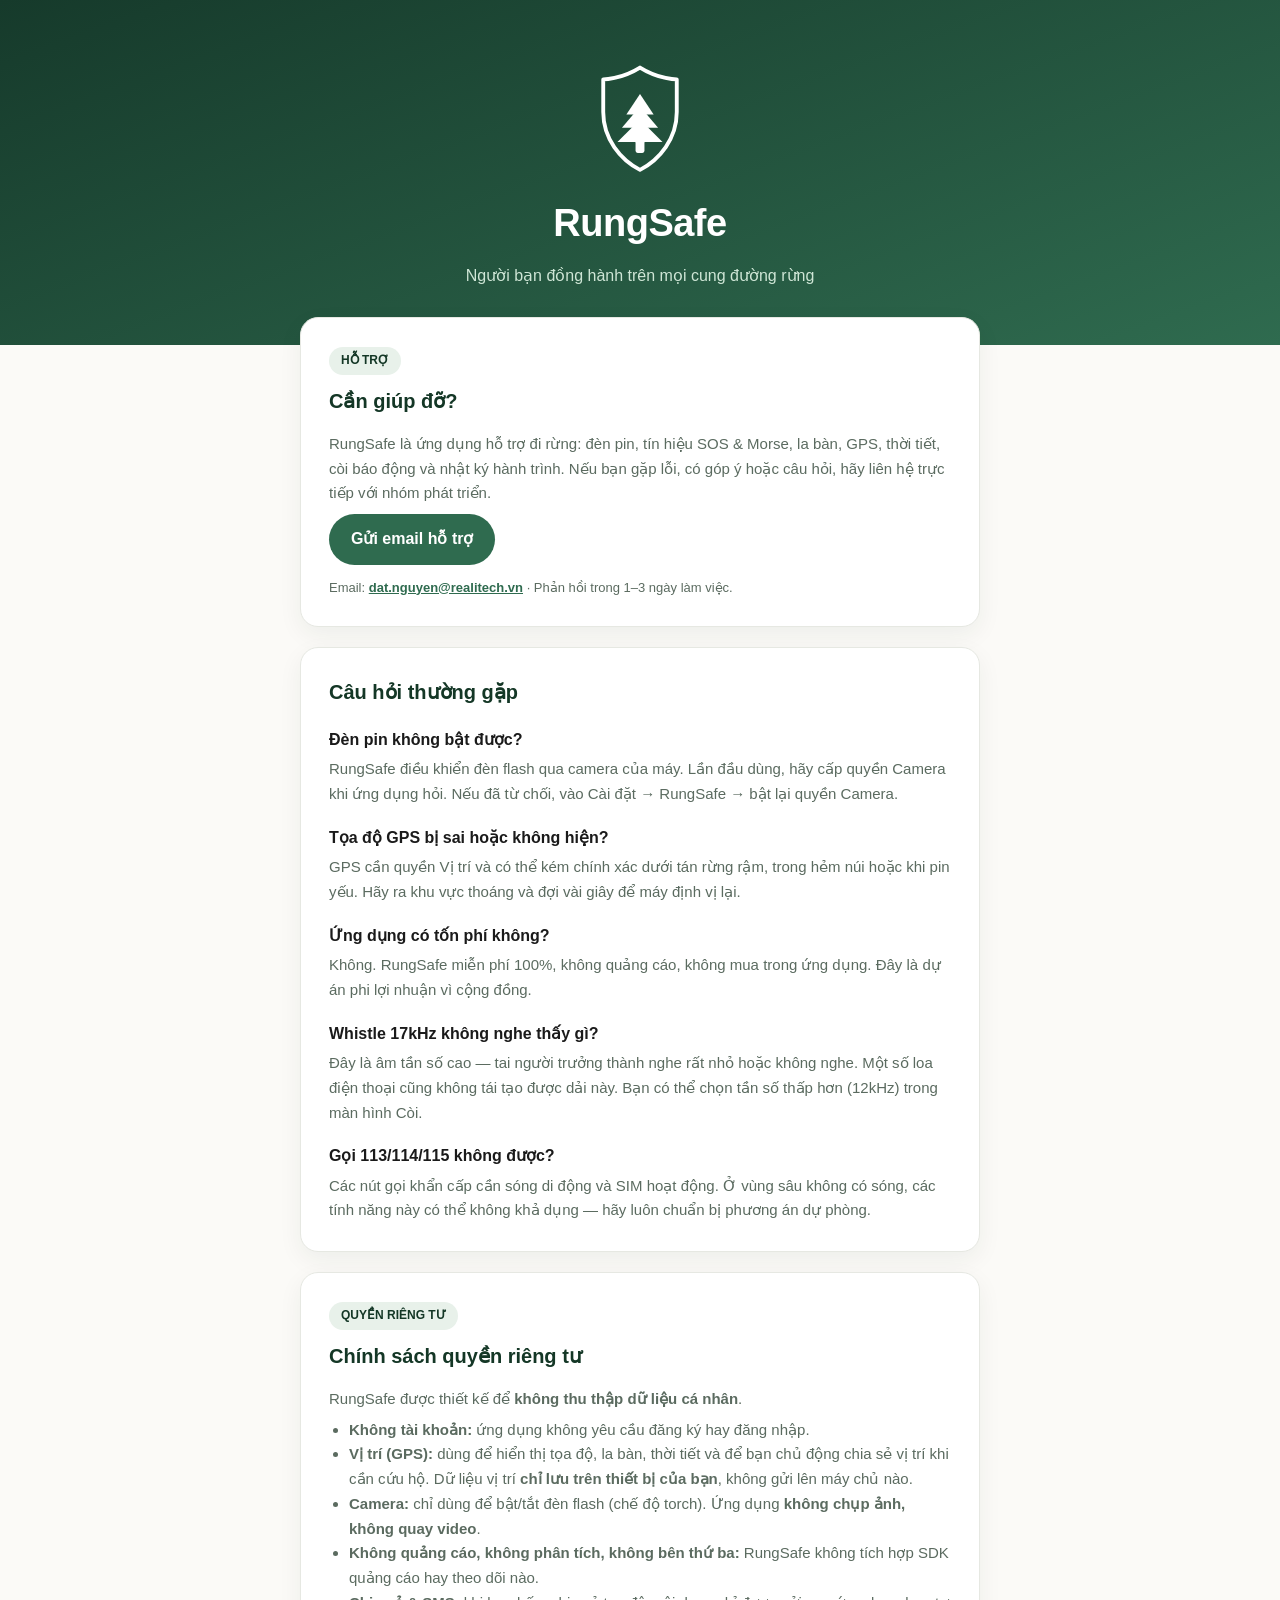
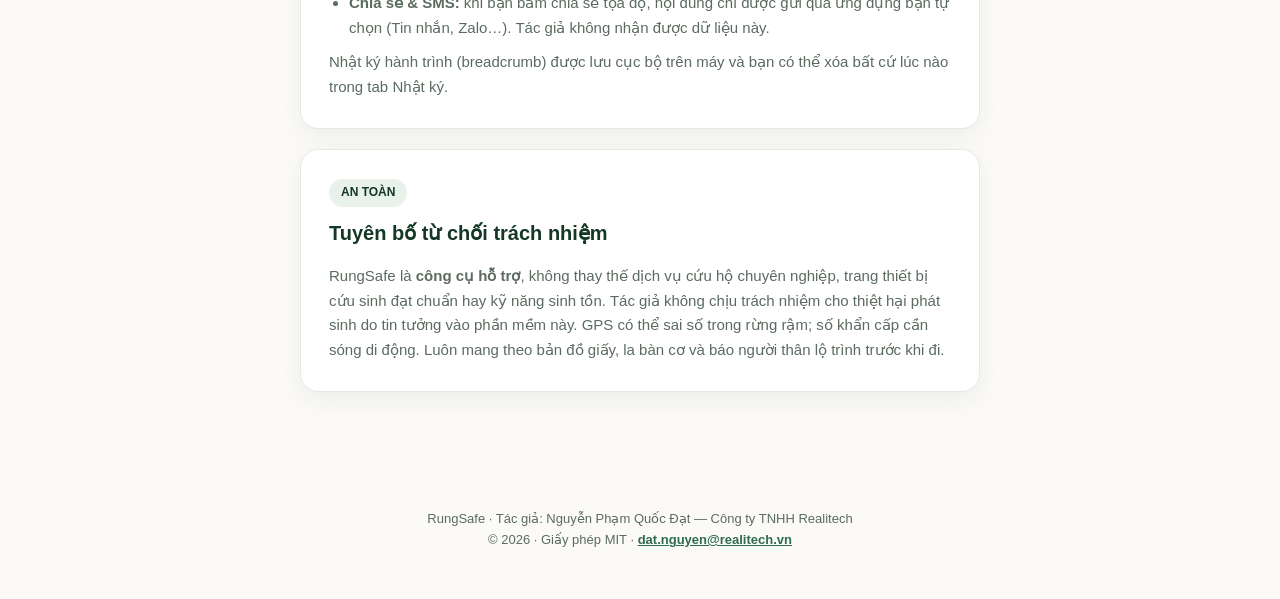
==== index.html @ 00006400 "RungSafe support & privacy page" ====
<!DOCTYPE html>
<html lang="vi">
<head>
<meta charset="UTF-8" />
<meta name="viewport" content="width=device-width, initial-scale=1" />
<title>RungSafe — Hỗ trợ & Quyền riêng tư</title>
<meta name="description" content="Trang hỗ trợ và chính sách quyền riêng tư của ứng dụng RungSafe — app đi rừng an toàn." />
<style>
  :root {
    --green-d: #143726;
    --green: #2f6b4f;
    --green-l: #6f9b74;
    --bg: #fbfaf7;
    --card: #ffffff;
    --text: #1a1a1a;
    --muted: #5b6b60;
    --border: #e6e8e2;
  }
  * { box-sizing: border-box; margin: 0; padding: 0; }
  body {
    font-family: -apple-system, BlinkMacSystemFont, 'Segoe UI', Roboto, Arial, sans-serif;
    background: var(--bg); color: var(--text); line-height: 1.65;
  }
  .hero {
    background: linear-gradient(160deg, #163a2b, #2f6b4f);
    color: #fff; padding: 64px 24px 56px; text-align: center;
  }
  .logo { width: 86px; height: 110px; margin: 0 auto 18px; display: block; }
  .hero h1 { font-size: 38px; font-weight: 800; letter-spacing: -0.5px; }
  .hero p { color: #cfe6d6; font-size: 16px; margin-top: 8px; }
  main { max-width: 720px; margin: -28px auto 0; padding: 0 20px 64px; }
  .card {
    background: var(--card); border: 1px solid var(--border);
    border-radius: 18px; padding: 28px; margin-bottom: 20px;
    box-shadow: 0 8px 24px rgba(20,55,38,.06);
  }
  h2 { font-size: 20px; color: var(--green-d); margin-bottom: 14px; }
  h3 { font-size: 16px; margin: 18px 0 4px; color: var(--text); }
  p, li { color: var(--muted); font-size: 15px; }
  ul { padding-left: 20px; margin: 6px 0; }
  a { color: var(--green); font-weight: 600; }
  .btn {
    display: inline-block; background: var(--green); color: #fff;
    padding: 12px 22px; border-radius: 999px; text-decoration: none;
    font-weight: 700; margin-top: 8px;
  }
  .muted-note { font-size: 13px; color: var(--muted); }
  footer {
    text-align: center; padding: 32px 20px 48px;
    color: var(--muted); font-size: 13px;
  }
  .tag {
    display: inline-block; background: #e8f1ea; color: var(--green-d);
    border-radius: 999px; padding: 4px 12px; font-size: 12px;
    font-weight: 700; margin-bottom: 10px;
  }
</style>
</head>
<body>
  <header class="hero">
    <svg class="logo" viewBox="236 146 552 742" xmlns="http://www.w3.org/2000/svg">
      <path d="M512 170C640 250 760 250 760 250V470C760 650 645 790 512 860C379 790 264 650 264 470V250C264 250 384 250 512 170Z"
            fill="none" stroke="#ffffff" stroke-width="26" stroke-linejoin="round"/>
      <path d="M512 348 L604 486 L420 486 Z" fill="#fff"/>
      <path d="M512 432 L634 576 L390 576 Z" fill="#fff"/>
      <path d="M512 520 L664 672 L360 672 Z" fill="#fff"/>
      <rect x="482" y="660" width="60" height="86" rx="14" fill="#fff"/>
    </svg>
    <h1>RungSafe</h1>
    <p>Người bạn đồng hành trên mọi cung đường rừng</p>
  </header>

  <main>
    <div class="card">
      <span class="tag">HỖ TRỢ</span>
      <h2>Cần giúp đỡ?</h2>
      <p>RungSafe là ứng dụng hỗ trợ đi rừng: đèn pin, tín hiệu SOS &amp; Morse, la bàn, GPS, thời tiết, còi báo động và nhật ký hành trình. Nếu bạn gặp lỗi, có góp ý hoặc câu hỏi, hãy liên hệ trực tiếp với nhóm phát triển.</p>
      <a class="btn" href="mailto:dat.nguyen@realitech.vn?subject=RungSafe%20-%20Hỗ%20trợ">Gửi email hỗ trợ</a>
      <p class="muted-note" style="margin-top:12px;">Email: <a href="mailto:dat.nguyen@realitech.vn">dat.nguyen@realitech.vn</a> · Phản hồi trong 1–3 ngày làm việc.</p>
    </div>

    <div class="card">
      <h2>Câu hỏi thường gặp</h2>

      <h3>Đèn pin không bật được?</h3>
      <p>RungSafe điều khiển đèn flash qua camera của máy. Lần đầu dùng, hãy cấp quyền Camera khi ứng dụng hỏi. Nếu đã từ chối, vào Cài đặt &rarr; RungSafe &rarr; bật lại quyền Camera.</p>

      <h3>Tọa độ GPS bị sai hoặc không hiện?</h3>
      <p>GPS cần quyền Vị trí và có thể kém chính xác dưới tán rừng rậm, trong hẻm núi hoặc khi pin yếu. Hãy ra khu vực thoáng và đợi vài giây để máy định vị lại.</p>

      <h3>Ứng dụng có tốn phí không?</h3>
      <p>Không. RungSafe miễn phí 100%, không quảng cáo, không mua trong ứng dụng. Đây là dự án phi lợi nhuận vì cộng đồng.</p>

      <h3>Whistle 17kHz không nghe thấy gì?</h3>
      <p>Đây là âm tần số cao — tai người trưởng thành nghe rất nhỏ hoặc không nghe. Một số loa điện thoại cũng không tái tạo được dải này. Bạn có thể chọn tần số thấp hơn (12kHz) trong màn hình Còi.</p>

      <h3>Gọi 113/114/115 không được?</h3>
      <p>Các nút gọi khẩn cấp cần sóng di động và SIM hoạt động. Ở vùng sâu không có sóng, các tính năng này có thể không khả dụng — hãy luôn chuẩn bị phương án dự phòng.</p>
    </div>

    <div class="card">
      <span class="tag">QUYỀN RIÊNG TƯ</span>
      <h2>Chính sách quyền riêng tư</h2>
      <p>RungSafe được thiết kế để <strong>không thu thập dữ liệu cá nhân</strong>.</p>
      <ul>
        <li><strong>Không tài khoản:</strong> ứng dụng không yêu cầu đăng ký hay đăng nhập.</li>
        <li><strong>Vị trí (GPS):</strong> dùng để hiển thị tọa độ, la bàn, thời tiết và để bạn chủ động chia sẻ vị trí khi cần cứu hộ. Dữ liệu vị trí <strong>chỉ lưu trên thiết bị của bạn</strong>, không gửi lên máy chủ nào.</li>
        <li><strong>Camera:</strong> chỉ dùng để bật/tắt đèn flash (chế độ torch). Ứng dụng <strong>không chụp ảnh, không quay video</strong>.</li>
        <li><strong>Không quảng cáo, không phân tích, không bên thứ ba:</strong> RungSafe không tích hợp SDK quảng cáo hay theo dõi nào.</li>
        <li><strong>Chia sẻ &amp; SMS:</strong> khi bạn bấm chia sẻ tọa độ, nội dung chỉ được gửi qua ứng dụng bạn tự chọn (Tin nhắn, Zalo…). Tác giả không nhận được dữ liệu này.</li>
      </ul>
      <p style="margin-top:10px;">Nhật ký hành trình (breadcrumb) được lưu cục bộ trên máy và bạn có thể xóa bất cứ lúc nào trong tab Nhật ký.</p>
    </div>

    <div class="card">
      <span class="tag">AN TOÀN</span>
      <h2>Tuyên bố từ chối trách nhiệm</h2>
      <p>RungSafe là <strong>công cụ hỗ trợ</strong>, không thay thế dịch vụ cứu hộ chuyên nghiệp, trang thiết bị cứu sinh đạt chuẩn hay kỹ năng sinh tồn. Tác giả không chịu trách nhiệm cho thiệt hại phát sinh do tin tưởng vào phần mềm này. GPS có thể sai số trong rừng rậm; số khẩn cấp cần sóng di động. Luôn mang theo bản đồ giấy, la bàn cơ và báo người thân lộ trình trước khi đi.</p>
    </div>
  </main>

  <footer>
    RungSafe · Tác giả: Nguyễn Phạm Quốc Đạt — Công ty TNHH Realitech<br/>
    © 2026 · Giấy phép MIT · <a href="mailto:dat.nguyen@realitech.vn">dat.nguyen@realitech.vn</a>
  </footer>
</body>
</html>
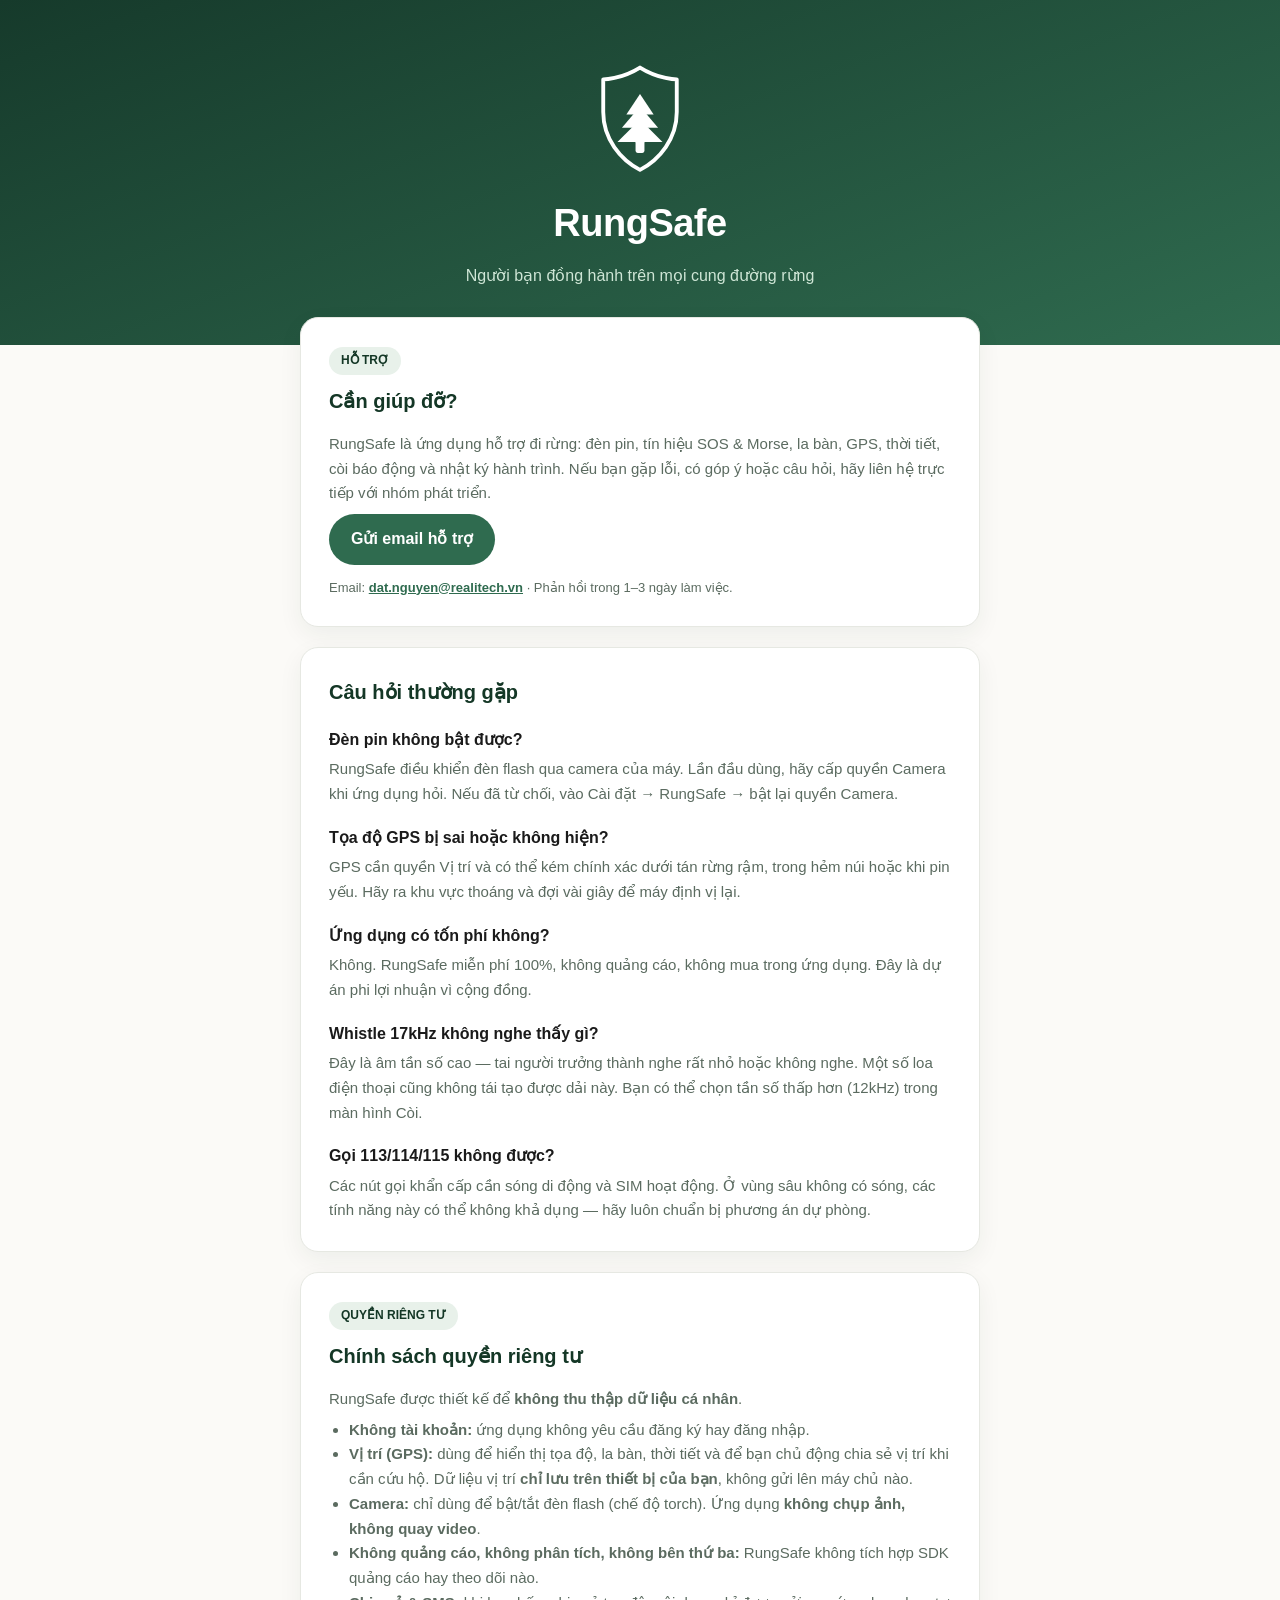
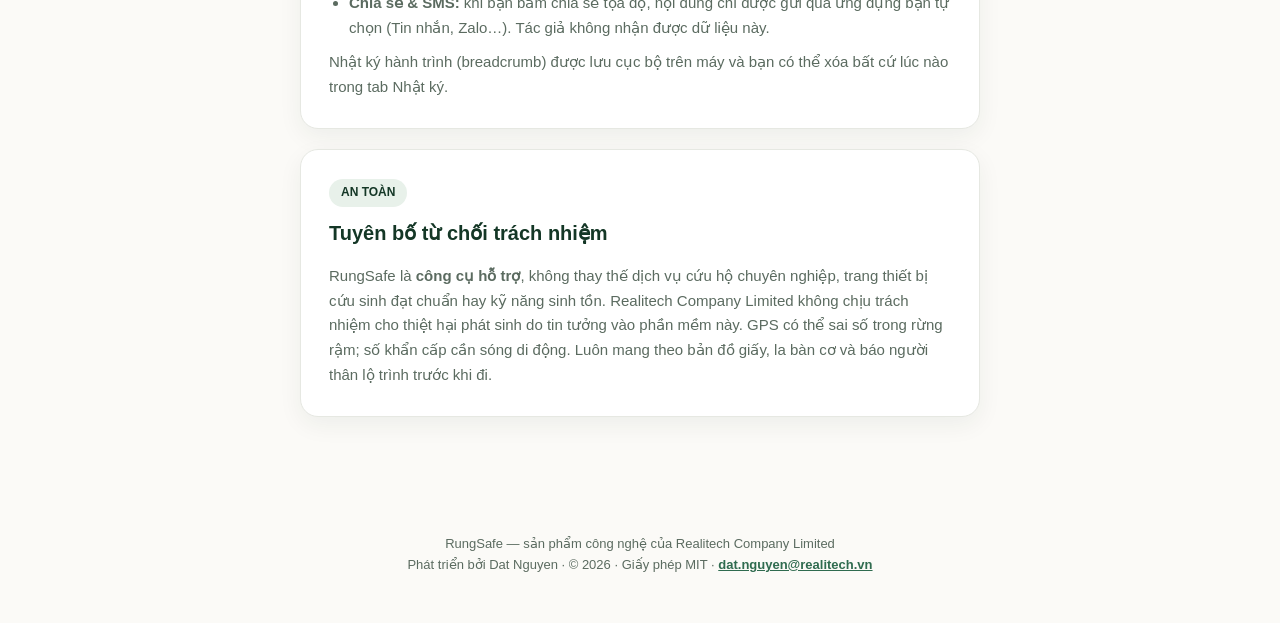
==== commit 094ca541: "Reattribute to Realitech Company Limited, dev credit Dat Nguyen" ====
--- a/index.html
+++ b/index.html
@@ -115,13 +115,13 @@
     <div class="card">
       <span class="tag">AN TOÀN</span>
       <h2>Tuyên bố từ chối trách nhiệm</h2>
-      <p>RungSafe là <strong>công cụ hỗ trợ</strong>, không thay thế dịch vụ cứu hộ chuyên nghiệp, trang thiết bị cứu sinh đạt chuẩn hay kỹ năng sinh tồn. Tác giả không chịu trách nhiệm cho thiệt hại phát sinh do tin tưởng vào phần mềm này. GPS có thể sai số trong rừng rậm; số khẩn cấp cần sóng di động. Luôn mang theo bản đồ giấy, la bàn cơ và báo người thân lộ trình trước khi đi.</p>
+      <p>RungSafe là <strong>công cụ hỗ trợ</strong>, không thay thế dịch vụ cứu hộ chuyên nghiệp, trang thiết bị cứu sinh đạt chuẩn hay kỹ năng sinh tồn. Realitech Company Limited không chịu trách nhiệm cho thiệt hại phát sinh do tin tưởng vào phần mềm này. GPS có thể sai số trong rừng rậm; số khẩn cấp cần sóng di động. Luôn mang theo bản đồ giấy, la bàn cơ và báo người thân lộ trình trước khi đi.</p>
     </div>
   </main>
 
   <footer>
-    RungSafe · Tác giả: Nguyễn Phạm Quốc Đạt — Công ty TNHH Realitech<br/>
-    © 2026 · Giấy phép MIT · <a href="mailto:dat.nguyen@realitech.vn">dat.nguyen@realitech.vn</a>
+    RungSafe — sản phẩm công nghệ của Realitech Company Limited<br/>
+    Phát triển bởi Dat Nguyen · © 2026 · Giấy phép MIT · <a href="mailto:dat.nguyen@realitech.vn">dat.nguyen@realitech.vn</a>
   </footer>
 </body>
 </html>
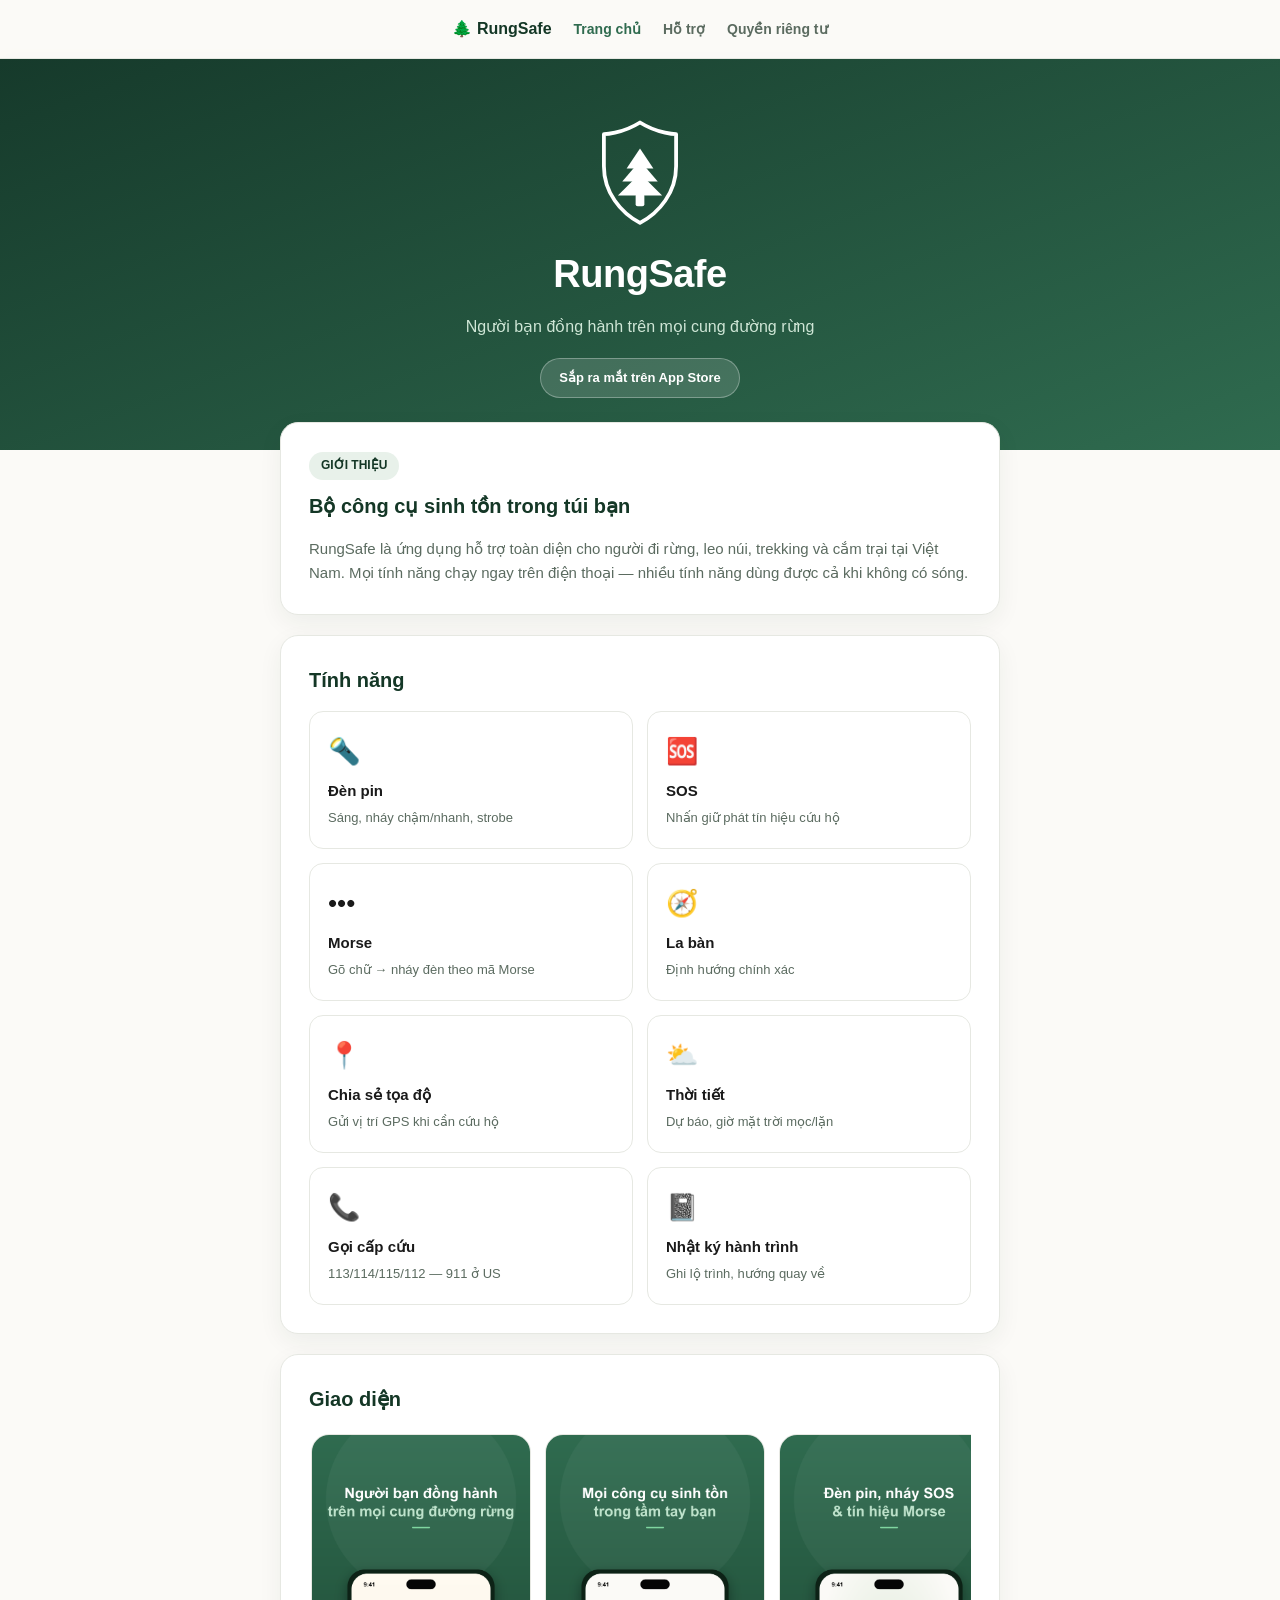
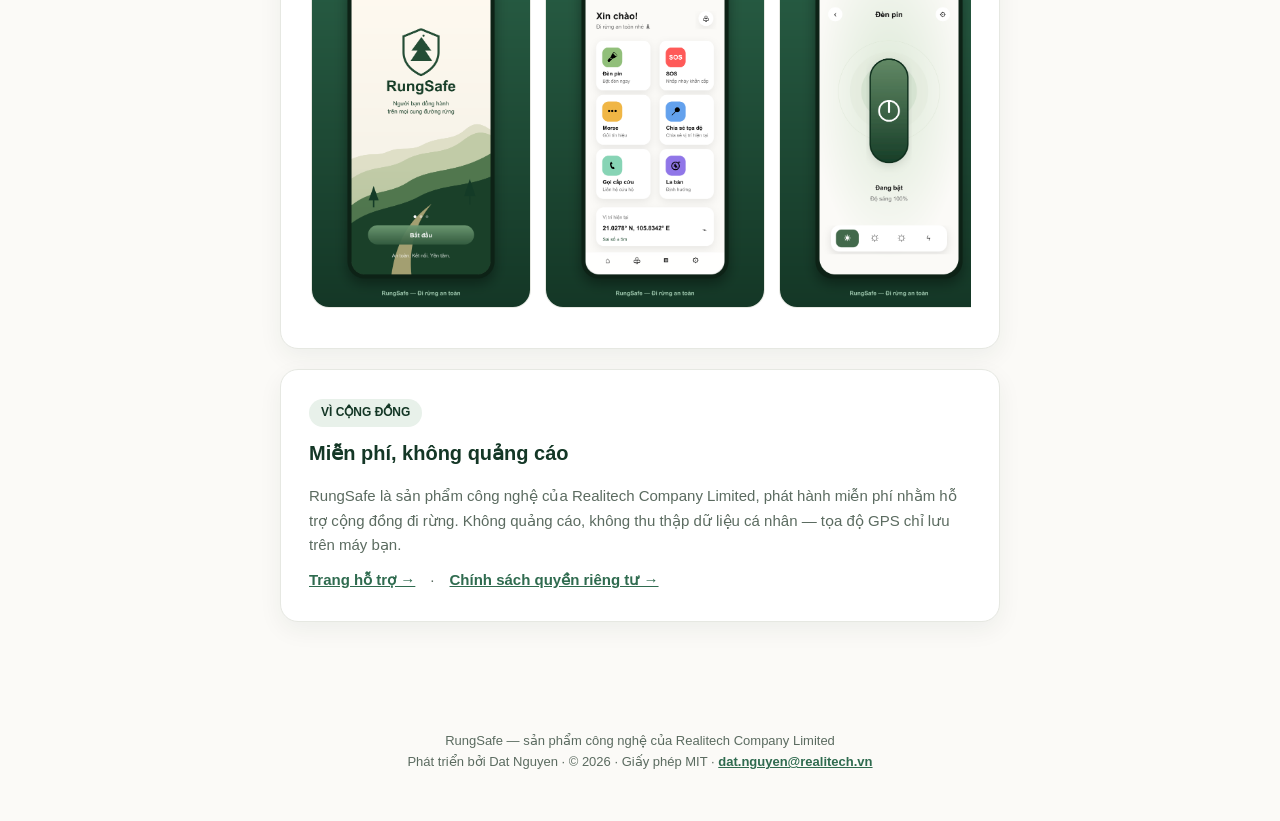
==== commit 600e83ca: "Multi-page site: marketing landing + support + privacy policy" ====
--- a/index.html
+++ b/index.html
@@ -3,64 +3,21 @@
 <head>
 <meta charset="UTF-8" />
 <meta name="viewport" content="width=device-width, initial-scale=1" />
-<title>RungSafe — Hỗ trợ & Quyền riêng tư</title>
-<meta name="description" content="Trang hỗ trợ và chính sách quyền riêng tư của ứng dụng RungSafe — app đi rừng an toàn." />
-<style>
-  :root {
-    --green-d: #143726;
-    --green: #2f6b4f;
-    --green-l: #6f9b74;
-    --bg: #fbfaf7;
-    --card: #ffffff;
-    --text: #1a1a1a;
-    --muted: #5b6b60;
-    --border: #e6e8e2;
-  }
-  * { box-sizing: border-box; margin: 0; padding: 0; }
-  body {
-    font-family: -apple-system, BlinkMacSystemFont, 'Segoe UI', Roboto, Arial, sans-serif;
-    background: var(--bg); color: var(--text); line-height: 1.65;
-  }
-  .hero {
-    background: linear-gradient(160deg, #163a2b, #2f6b4f);
-    color: #fff; padding: 64px 24px 56px; text-align: center;
-  }
-  .logo { width: 86px; height: 110px; margin: 0 auto 18px; display: block; }
-  .hero h1 { font-size: 38px; font-weight: 800; letter-spacing: -0.5px; }
-  .hero p { color: #cfe6d6; font-size: 16px; margin-top: 8px; }
-  main { max-width: 720px; margin: -28px auto 0; padding: 0 20px 64px; }
-  .card {
-    background: var(--card); border: 1px solid var(--border);
-    border-radius: 18px; padding: 28px; margin-bottom: 20px;
-    box-shadow: 0 8px 24px rgba(20,55,38,.06);
-  }
-  h2 { font-size: 20px; color: var(--green-d); margin-bottom: 14px; }
-  h3 { font-size: 16px; margin: 18px 0 4px; color: var(--text); }
-  p, li { color: var(--muted); font-size: 15px; }
-  ul { padding-left: 20px; margin: 6px 0; }
-  a { color: var(--green); font-weight: 600; }
-  .btn {
-    display: inline-block; background: var(--green); color: #fff;
-    padding: 12px 22px; border-radius: 999px; text-decoration: none;
-    font-weight: 700; margin-top: 8px;
-  }
-  .muted-note { font-size: 13px; color: var(--muted); }
-  footer {
-    text-align: center; padding: 32px 20px 48px;
-    color: var(--muted); font-size: 13px;
-  }
-  .tag {
-    display: inline-block; background: #e8f1ea; color: var(--green-d);
-    border-radius: 999px; padding: 4px 12px; font-size: 12px;
-    font-weight: 700; margin-bottom: 10px;
-  }
-</style>
+<title>RungSafe — App đi rừng an toàn</title>
+<meta name="description" content="RungSafe — bộ công cụ sinh tồn cho người đi rừng: đèn pin, SOS, Morse, la bàn, GPS, thời tiết, còi báo động. Miễn phí, vì cộng đồng." />
+<link rel="stylesheet" href="style.css" />
 </head>
 <body>
+  <nav>
+    <span class="brand">🌲 RungSafe</span>
+    <a href="index.html" class="active">Trang chủ</a>
+    <a href="support.html">Hỗ trợ</a>
+    <a href="privacy.html">Quyền riêng tư</a>
+  </nav>
+
   <header class="hero">
     <svg class="logo" viewBox="236 146 552 742" xmlns="http://www.w3.org/2000/svg">
-      <path d="M512 170C640 250 760 250 760 250V470C760 650 645 790 512 860C379 790 264 650 264 470V250C264 250 384 250 512 170Z"
-            fill="none" stroke="#ffffff" stroke-width="26" stroke-linejoin="round"/>
+      <path d="M512 170C640 250 760 250 760 250V470C760 650 645 790 512 860C379 790 264 650 264 470V250C264 250 384 250 512 170Z" fill="none" stroke="#ffffff" stroke-width="26" stroke-linejoin="round"/>
       <path d="M512 348 L604 486 L420 486 Z" fill="#fff"/>
       <path d="M512 432 L634 576 L390 576 Z" fill="#fff"/>
       <path d="M512 520 L664 672 L360 672 Z" fill="#fff"/>
@@ -68,54 +25,47 @@
     </svg>
     <h1>RungSafe</h1>
     <p>Người bạn đồng hành trên mọi cung đường rừng</p>
+    <span class="soon">Sắp ra mắt trên App Store</span>
   </header>
 
   <main>
     <div class="card">
-      <span class="tag">HỖ TRỢ</span>
-      <h2>Cần giúp đỡ?</h2>
-      <p>RungSafe là ứng dụng hỗ trợ đi rừng: đèn pin, tín hiệu SOS &amp; Morse, la bàn, GPS, thời tiết, còi báo động và nhật ký hành trình. Nếu bạn gặp lỗi, có góp ý hoặc câu hỏi, hãy liên hệ trực tiếp với nhóm phát triển.</p>
-      <a class="btn" href="mailto:dat.nguyen@realitech.vn?subject=RungSafe%20-%20Hỗ%20trợ">Gửi email hỗ trợ</a>
-      <p class="muted-note" style="margin-top:12px;">Email: <a href="mailto:dat.nguyen@realitech.vn">dat.nguyen@realitech.vn</a> · Phản hồi trong 1–3 ngày làm việc.</p>
+      <span class="tag">GIỚI THIỆU</span>
+      <h2>Bộ công cụ sinh tồn trong túi bạn</h2>
+      <p>RungSafe là ứng dụng hỗ trợ toàn diện cho người đi rừng, leo núi, trekking và cắm trại tại Việt Nam. Mọi tính năng chạy ngay trên điện thoại — nhiều tính năng dùng được cả khi không có sóng.</p>
     </div>
 
     <div class="card">
-      <h2>Câu hỏi thường gặp</h2>
-
-      <h3>Đèn pin không bật được?</h3>
-      <p>RungSafe điều khiển đèn flash qua camera của máy. Lần đầu dùng, hãy cấp quyền Camera khi ứng dụng hỏi. Nếu đã từ chối, vào Cài đặt &rarr; RungSafe &rarr; bật lại quyền Camera.</p>
-
-      <h3>Tọa độ GPS bị sai hoặc không hiện?</h3>
-      <p>GPS cần quyền Vị trí và có thể kém chính xác dưới tán rừng rậm, trong hẻm núi hoặc khi pin yếu. Hãy ra khu vực thoáng và đợi vài giây để máy định vị lại.</p>
-
-      <h3>Ứng dụng có tốn phí không?</h3>
-      <p>Không. RungSafe miễn phí 100%, không quảng cáo, không mua trong ứng dụng. Đây là dự án phi lợi nhuận vì cộng đồng.</p>
-
-      <h3>Whistle 17kHz không nghe thấy gì?</h3>
-      <p>Đây là âm tần số cao — tai người trưởng thành nghe rất nhỏ hoặc không nghe. Một số loa điện thoại cũng không tái tạo được dải này. Bạn có thể chọn tần số thấp hơn (12kHz) trong màn hình Còi.</p>
-
-      <h3>Gọi 113/114/115 không được?</h3>
-      <p>Các nút gọi khẩn cấp cần sóng di động và SIM hoạt động. Ở vùng sâu không có sóng, các tính năng này có thể không khả dụng — hãy luôn chuẩn bị phương án dự phòng.</p>
+      <h2>Tính năng</h2>
+      <div class="features">
+        <div class="feature"><div class="ico">🔦</div><b>Đèn pin</b><span>Sáng, nháy chậm/nhanh, strobe</span></div>
+        <div class="feature"><div class="ico">🆘</div><b>SOS</b><span>Nhấn giữ phát tín hiệu cứu hộ</span></div>
+        <div class="feature"><div class="ico">•••</div><b>Morse</b><span>Gõ chữ → nháy đèn theo mã Morse</span></div>
+        <div class="feature"><div class="ico">🧭</div><b>La bàn</b><span>Định hướng chính xác</span></div>
+        <div class="feature"><div class="ico">📍</div><b>Chia sẻ tọa độ</b><span>Gửi vị trí GPS khi cần cứu hộ</span></div>
+        <div class="feature"><div class="ico">⛅</div><b>Thời tiết</b><span>Dự báo, giờ mặt trời mọc/lặn</span></div>
+        <div class="feature"><div class="ico">📞</div><b>Gọi cấp cứu</b><span>113/114/115/112 — 911 ở US</span></div>
+        <div class="feature"><div class="ico">📓</div><b>Nhật ký hành trình</b><span>Ghi lộ trình, hướng quay về</span></div>
+      </div>
     </div>
 
     <div class="card">
-      <span class="tag">QUYỀN RIÊNG TƯ</span>
-      <h2>Chính sách quyền riêng tư</h2>
-      <p>RungSafe được thiết kế để <strong>không thu thập dữ liệu cá nhân</strong>.</p>
-      <ul>
-        <li><strong>Không tài khoản:</strong> ứng dụng không yêu cầu đăng ký hay đăng nhập.</li>
-        <li><strong>Vị trí (GPS):</strong> dùng để hiển thị tọa độ, la bàn, thời tiết và để bạn chủ động chia sẻ vị trí khi cần cứu hộ. Dữ liệu vị trí <strong>chỉ lưu trên thiết bị của bạn</strong>, không gửi lên máy chủ nào.</li>
-        <li><strong>Camera:</strong> chỉ dùng để bật/tắt đèn flash (chế độ torch). Ứng dụng <strong>không chụp ảnh, không quay video</strong>.</li>
-        <li><strong>Không quảng cáo, không phân tích, không bên thứ ba:</strong> RungSafe không tích hợp SDK quảng cáo hay theo dõi nào.</li>
-        <li><strong>Chia sẻ &amp; SMS:</strong> khi bạn bấm chia sẻ tọa độ, nội dung chỉ được gửi qua ứng dụng bạn tự chọn (Tin nhắn, Zalo…). Tác giả không nhận được dữ liệu này.</li>
-      </ul>
-      <p style="margin-top:10px;">Nhật ký hành trình (breadcrumb) được lưu cục bộ trên máy và bạn có thể xóa bất cứ lúc nào trong tab Nhật ký.</p>
+      <h2>Giao diện</h2>
+      <div class="shots">
+        <img src="shot-1.png" alt="RungSafe — màn hình chào" />
+        <img src="shot-2.png" alt="RungSafe — trang chủ" />
+        <img src="shot-3.png" alt="RungSafe — đèn pin" />
+        <img src="shot-4.png" alt="RungSafe — SOS" />
+      </div>
     </div>
 
     <div class="card">
-      <span class="tag">AN TOÀN</span>
-      <h2>Tuyên bố từ chối trách nhiệm</h2>
-      <p>RungSafe là <strong>công cụ hỗ trợ</strong>, không thay thế dịch vụ cứu hộ chuyên nghiệp, trang thiết bị cứu sinh đạt chuẩn hay kỹ năng sinh tồn. Realitech Company Limited không chịu trách nhiệm cho thiệt hại phát sinh do tin tưởng vào phần mềm này. GPS có thể sai số trong rừng rậm; số khẩn cấp cần sóng di động. Luôn mang theo bản đồ giấy, la bàn cơ và báo người thân lộ trình trước khi đi.</p>
+      <span class="tag">VÌ CỘNG ĐỒNG</span>
+      <h2>Miễn phí, không quảng cáo</h2>
+      <p>RungSafe là sản phẩm công nghệ của Realitech Company Limited, phát hành miễn phí nhằm hỗ trợ cộng đồng đi rừng. Không quảng cáo, không thu thập dữ liệu cá nhân — tọa độ GPS chỉ lưu trên máy bạn.</p>
+      <p style="margin-top:10px;">
+        <a href="support.html">Trang hỗ trợ →</a>　·　<a href="privacy.html">Chính sách quyền riêng tư →</a>
+      </p>
     </div>
   </main>
 
--- a/style.css
+++ b/style.css
@@ -0,0 +1,133 @@
+:root {
+  --green-d: #143726;
+  --green: #2f6b4f;
+  --green-l: #6f9b74;
+  --bg: #fbfaf7;
+  --card: #ffffff;
+  --text: #1a1a1a;
+  --muted: #5b6b60;
+  --border: #e6e8e2;
+}
+* { box-sizing: border-box; margin: 0; padding: 0; }
+html { scroll-behavior: smooth; }
+body {
+  font-family: -apple-system, BlinkMacSystemFont, 'Segoe UI', Roboto, Arial, sans-serif;
+  background: var(--bg);
+  color: var(--text);
+  line-height: 1.65;
+}
+
+/* nav */
+nav {
+  display: flex;
+  align-items: center;
+  justify-content: center;
+  gap: 22px;
+  padding: 16px;
+  background: rgba(251, 250, 247, 0.92);
+  border-bottom: 1px solid var(--border);
+  position: sticky;
+  top: 0;
+  z-index: 20;
+  backdrop-filter: blur(8px);
+}
+nav a { color: var(--muted); text-decoration: none; font-weight: 600; font-size: 14px; }
+nav a:hover, nav a.active { color: var(--green); }
+nav .brand { color: var(--green-d); font-weight: 800; font-size: 16px; }
+
+/* hero */
+.hero {
+  background: linear-gradient(160deg, #163a2b, #2f6b4f);
+  color: #fff;
+  padding: 60px 24px 52px;
+  text-align: center;
+}
+.hero .logo { width: 84px; height: 108px; margin: 0 auto 16px; display: block; }
+.hero h1 { font-size: 38px; font-weight: 800; letter-spacing: -0.5px; }
+.hero p { color: #cfe6d6; font-size: 16px; margin-top: 8px; }
+.hero .soon {
+  display: inline-block;
+  margin-top: 18px;
+  background: rgba(255, 255, 255, 0.14);
+  border: 1px solid rgba(255, 255, 255, 0.3);
+  color: #fff;
+  border-radius: 999px;
+  padding: 8px 18px;
+  font-size: 13px;
+  font-weight: 700;
+}
+
+main { max-width: 760px; margin: -28px auto 0; padding: 0 20px 56px; }
+
+.card {
+  background: var(--card);
+  border: 1px solid var(--border);
+  border-radius: 18px;
+  padding: 28px;
+  margin-bottom: 20px;
+  box-shadow: 0 8px 24px rgba(20, 55, 38, 0.06);
+}
+h2 { font-size: 20px; color: var(--green-d); margin-bottom: 14px; }
+h3 { font-size: 16px; margin: 18px 0 4px; color: var(--text); }
+p, li { color: var(--muted); font-size: 15px; }
+ul { padding-left: 20px; margin: 6px 0; }
+a { color: var(--green); font-weight: 600; }
+
+.tag {
+  display: inline-block;
+  background: #e8f1ea;
+  color: var(--green-d);
+  border-radius: 999px;
+  padding: 4px 12px;
+  font-size: 12px;
+  font-weight: 700;
+  margin-bottom: 10px;
+}
+.btn {
+  display: inline-block;
+  background: var(--green);
+  color: #fff;
+  padding: 12px 22px;
+  border-radius: 999px;
+  text-decoration: none;
+  font-weight: 700;
+  margin-top: 8px;
+}
+.muted-note { font-size: 13px; color: var(--muted); }
+
+/* feature grid */
+.features { display: grid; grid-template-columns: 1fr 1fr; gap: 14px; }
+.feature {
+  background: var(--card);
+  border: 1px solid var(--border);
+  border-radius: 14px;
+  padding: 18px;
+}
+.feature .ico { font-size: 26px; }
+.feature b { display: block; color: var(--text); font-size: 15px; margin-top: 6px; }
+.feature span { font-size: 13px; color: var(--muted); }
+@media (max-width: 520px) { .features { grid-template-columns: 1fr; } }
+
+/* screenshots */
+.shots {
+  display: flex;
+  gap: 14px;
+  overflow-x: auto;
+  padding: 4px 2px 12px;
+  scroll-snap-type: x mandatory;
+}
+.shots img {
+  width: 220px;
+  border-radius: 18px;
+  border: 1px solid var(--border);
+  scroll-snap-align: center;
+  flex: 0 0 auto;
+}
+
+footer {
+  text-align: center;
+  padding: 32px 20px 48px;
+  color: var(--muted);
+  font-size: 13px;
+}
+footer a { color: var(--green); }
